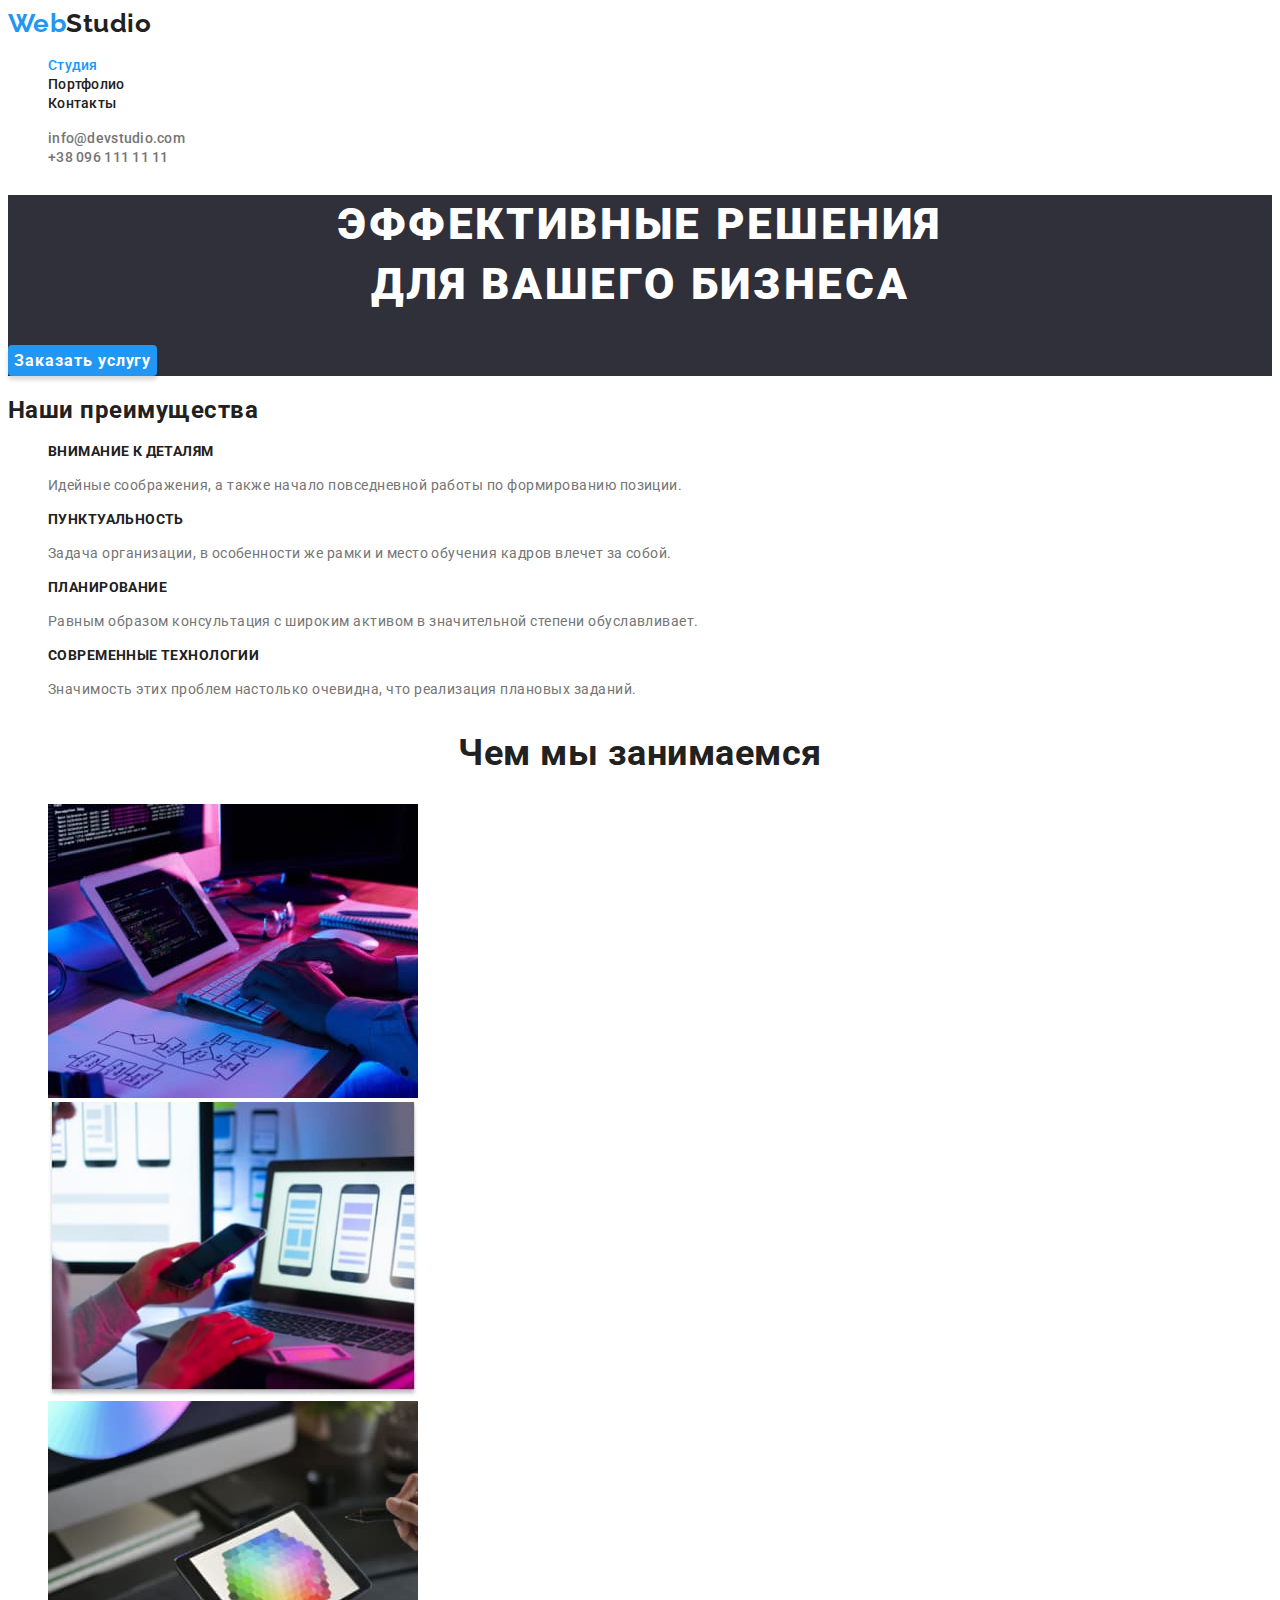
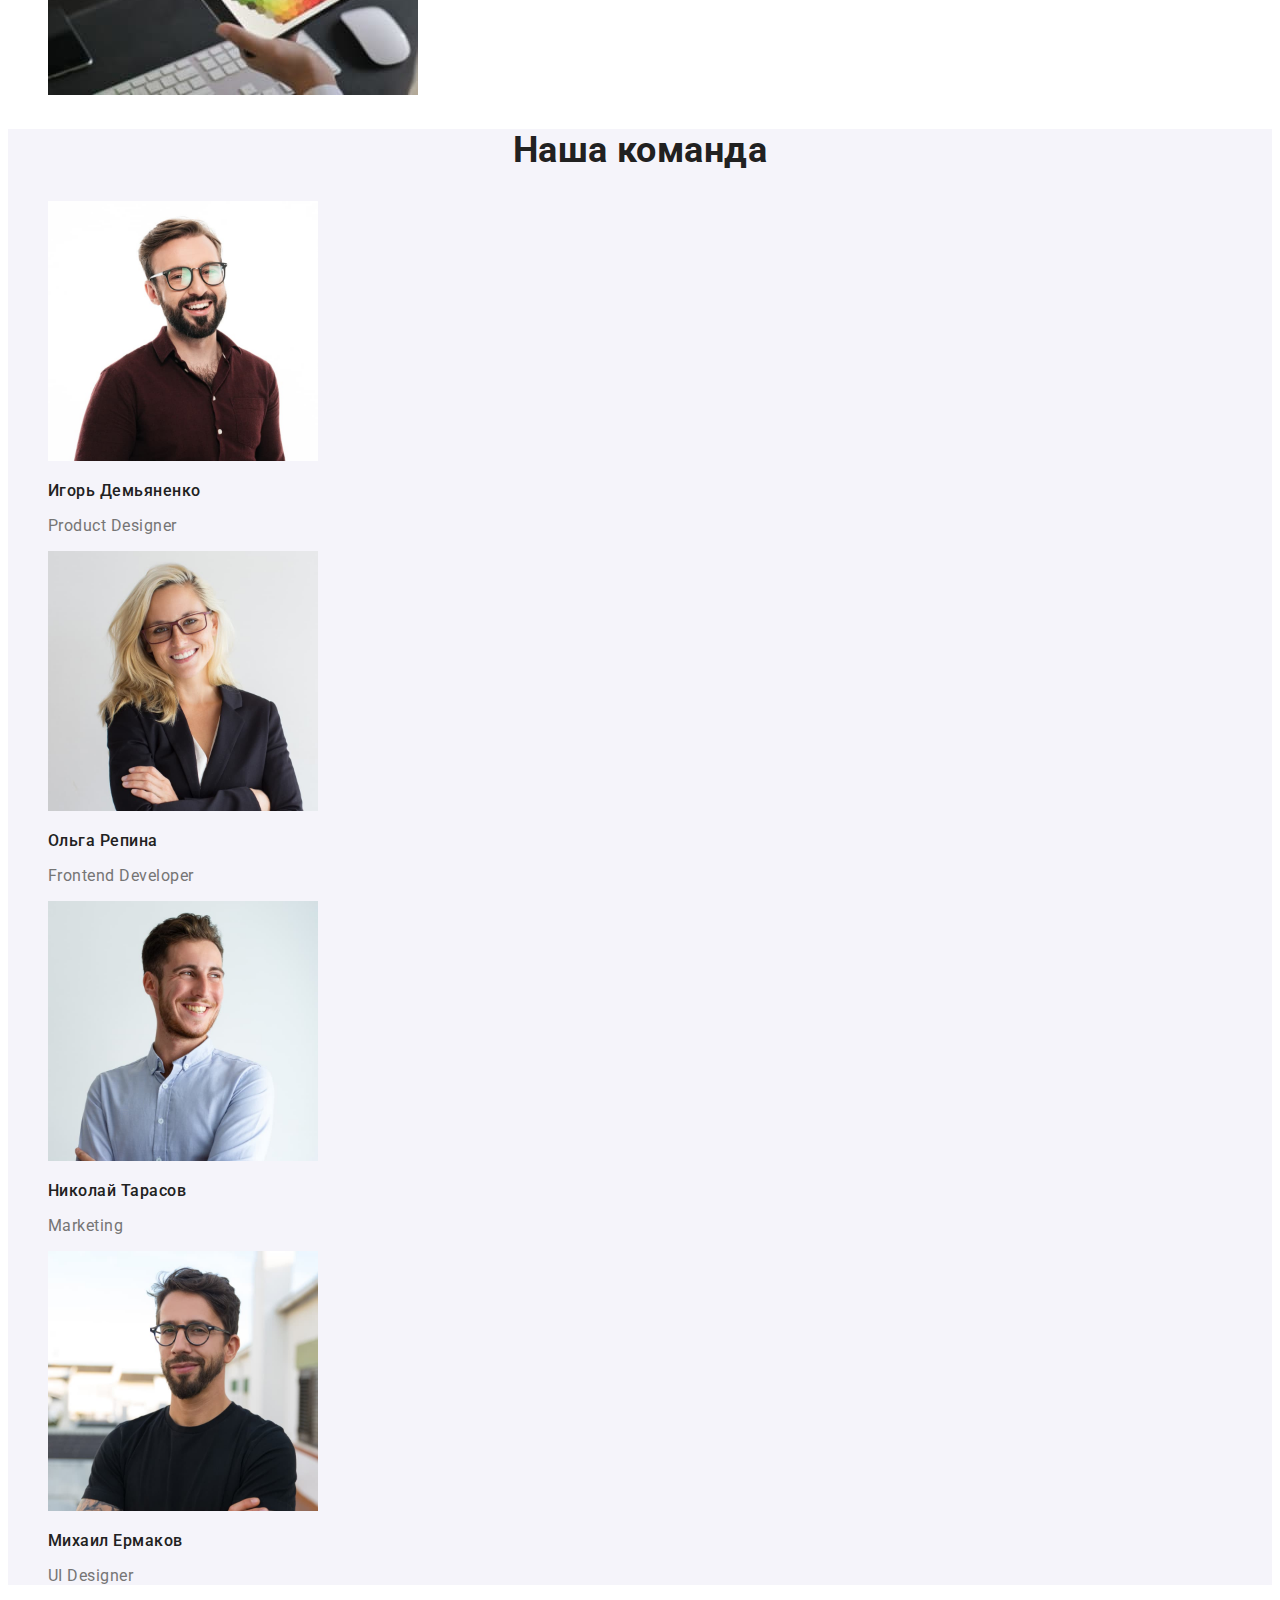
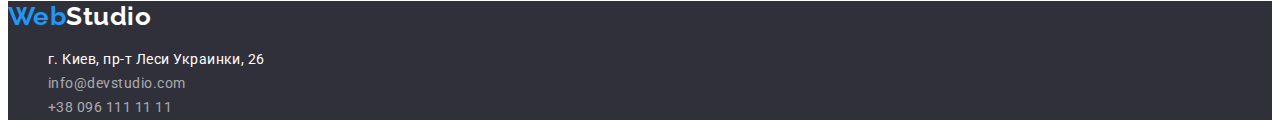
==== index.html @ ade3c934 "copy repo" ====
<!DOCTYPE html>
<html lang="ru">
  <head>
    <meta charset="UTF-8" />
    <meta http-equiv="X-UA-Compatible" content="IE=edge" />
    <meta name="viewport" content="width=device-width, initial-scale=1.0" />
    <title>WebStudio</title>
    <link rel="preconnect" href="https://fonts.googleapis.com" />
    <link rel="preconnect" href="https://fonts.gstatic.com" crossorigin />
    <link
      href="https://fonts.googleapis.com/css2?family=Raleway:wght@700&family=Roboto:wght@400;500;700;900&display=swap"
      rel="stylesheet"
    />
    <link rel="stylesheet" href="./css/styles.css" />
  </head>
  <body>
    <header>
      <nav>
        <a href="" lang="en" class="logo link">Web<span class="logo-accent">Studio</span> </a>

        <ul>
          <li class="list">
            <a href="./index.html" class="link site-nav-text current">Студия</a>
          </li>
          <li class="list"><a href="./portfolio.html" class="link site-nav-text">Портфолио</a></li>
          <li class="list"><a href="" class="link site-nav-text">Контакты</a></li>
        </ul>
      </nav>
      <ul>
        <li class="list">
          <a href="mailto:info@devstudio.com" class="link site-contact">info@devstudio.com</a>
        </li>
        <li class="list">
          <a href="tel:+380961111111" class="link site-contact">+38 096 111 11 11</a>
        </li>
      </ul>
    </header>
    <main>
      <section class="hero-bg-temporary">
        <h1 class="hero-title">Эффективные решения <br />для вашего бизнеса</h1>
        <button type="button" class="hero-button">Заказать услугу</button>
      </section>

      <section class="advantages">
        <!--Скрытый заголовок-->
        <h2>Наши преимущества</h2>

        <ul>
          <li class="list">
            <h3 class="advantages-title">Внимание к деталям</h3>
            <p class="advantages-text">
              Идейные соображения, а также начало повседневной работы по формированию позиции.
            </p>
          </li>
          <li class="list">
            <h3 class="advantages-title">Пунктуальность</h3>
            <p class="advantages-text">
              Задача организации, в особенности же рамки и место обучения кадров влечет за собой.
            </p>
          </li>
          <li class="list">
            <h3 class="advantages-title">Планирование</h3>
            <p class="advantages-text">
              Равным образом консультация с широким активом в значительной степени обуславливает.
            </p>
          </li>
          <li class="list">
            <h3 class="advantages-title">Современные технологии</h3>
            <p class="advantages-text">Значимость этих проблем настолько очевидна, что реализация плановых заданий.</p>
          </li>
        </ul>
      </section>
      <section>
        <h2 class="title">Чем мы занимаемся</h2>

        <ul>
          <li class="list">
            <img src="./images/about-1.jpg" alt="человек печатает на клавиатуре код" width="370" />
          </li>
          <li class="list">
            <img src="./images/about-2.jpg" alt="на ноутбуке разметка сайтов" width="370" />
          </li>
          <li class="list">
            <img src="./images/about-3.jpg" alt="человек держит цветовую палитра" width="370" />
          </li>
        </ul>
      </section>
      <section class="team">
        <h2 class="title">Наша команда</h2>
        <ul>
          <li class="list">
            <img src="./images/team-1.jpg" alt="улыбающийся мужчина в очках" width="270" />
            <h3 class="team-title">Игорь Демьяненко</h3>
            <p class="team-role" lang="en">Product Designer</p>
          </li>
          <li class="list">
            <img src="./images/team-2.jpg" alt="красивая девушка улыбается" width="270" />
            <h3 class="team-title">Ольга Репина</h3>
            <p class="team-role" lang="en">Frontend Developer</p>
          </li>
          <li class="list">
            <img src="./images/team-3.jpg" alt="мужчина в голубой рубашке" width="270" />
            <h3 class="team-title">Николай Тарасов</h3>
            <p class="team-role" lang="en">Marketing</p>
          </li>
          <li class="list">
            <img src="./images/team-4.jpg" alt="мужчина c бородой" width="270" />
            <h3 class="team-title">Михаил Ермаков</h3>
            <p class="team-role" lang="en">UI Designer</p>
          </li>
        </ul>
      </section>
    </main>
    <footer class="footer">
      <a href="" lang="en" class="logo link">Web<span class="logo-accent-footer">Studio</span> </a>
      <address>
        <ul>
          <li class="footer-map list">г. Киев, пр-т Леси Украинки, 26</li>
          <li class="list">
            <a href="mailto:info@devstudio.com" class="footer-contact link">info@devstudio.com</a>
          </li>
          <li class="list">
            <a href="tel:+380961111111" class="footer-contact link">+38 096 111 11 11</a>
          </li>
        </ul>
      </address>
    </footer>
  </body>
</html>
---- css/styles.css ----
:root {
  --title-text-color: #212121;
  --primary-text-color: #757575;
  --primary-white-color: #ffffff;
  --accent-color: #2196f3;
  --accent-color-hover: #188ce8;
  --team-bg-color: #f5f4fa;
  --footer-bg-color: #2f303a;
  --temporary-bg-color: #2f303a;
}

body {
  font-family: Roboto, sans-serif;
  letter-spacing: 0.03em;

  color: var(--title-text-color);
  background-color: var(--primary-white-color);
}

/* All site */

.title {
  font-weight: 700;
  font-size: 36px;
  line-height: 1.17;
  text-align: center;
}

.link {
  text-decoration: none;
}

.list {
  list-style: none;
}

/* site-nav */

.logo {
  font-family: Raleway;
  font-size: 26px;
  font-weight: 700;
  line-height: 1.19;
  color: var(--accent-color);
}

.logo-accent {
  color: var(--title-text-color);
}

.logo-accent:hover {
  color: var(--accent-color);
}

.site-nav-text {
  font-size: 14px;
  font-weight: 500;
  line-height: 1.14;
  letter-spacing: 0.02em;
  color: var(--title-text-color);
}
.site-nav-text:hover,
.site-nav-text:focus {
  color: var(--accent-color);
}

.site-contact {
  font-size: 14px;
  font-weight: 500;
  line-height: 1.14;
  letter-spacing: 0.02em;
  color: var(--primary-text-color);
}

.site-contact:hover,
.site-contact:focus,
.current {
  color: var(--accent-color);
}

/* hero */

.hero-title {
  color: var(--primary-white-color);
  font-weight: 900;
  font-size: 44px;
  line-height: 1.36;
  text-align: center;
  letter-spacing: 0.06em;
  text-transform: uppercase;
}

.hero-button {
  font-family: Roboto, sans-serif;
  font-weight: 700;
  font-size: 16px;
  line-height: 1.87;
  letter-spacing: 0.06em;

  color: var(--primary-white-color);
  background-color: var(--accent-color);

  border: none;
  border-radius: 4px;
  box-shadow: 0px 4px 4px rgba(0, 0, 0, 0.15);
}

.hero-button:hover,
.hero-button:focus {
  background-color: var(--accent-color-hover);
}

.hero-bg-temporary {
  background-color: var(--temporary-bg-color);
}

/* advantages */

.advantages-title {
  font-weight: 700;
  font-size: 14px;
  line-height: 1.14;
  letter-spacing: 0.03em;
  text-transform: uppercase;
}
.advantages-text {
  font-size: 14px;
  line-height: 1.71;
  color: var(--primary-text-color);
}

/* team */

.team {
  background-color: var(--team-bg-color);
}
.team-title {
  font-weight: 500;
  font-size: 16px;
  line-height: 1.19;
}

.team-role {
  font-size: 16px;
  line-height: 1.19;
  color: var(--primary-text-color);
}

/* footer */

.logo-accent-footer {
  color: var(--primary-white-color);
}

.logo-accent-footer:hover {
  color: var(--accent-color);
}

.footer {
  background-color: var(--footer-bg-color);
}

.footer-map {
  font-size: 14px;
  line-height: 1.71;
  font-style: normal;
  color: var(--primary-white-color);
}

.footer-contact {
  font-size: 14px;
  line-height: 1.71;
  font-style: normal;
  color: rgba(255, 255, 255, 0.6);
}

.footer-map:hover,
.footer-map:focus,
.footer-contact:hover,
.footer-contact:focus {
  color: var(--accent-color);
}

/* PORTPHOLIO */
/* Types of work */

.button-works {
  font-family: Roboto, sans-serif;
  font-weight: 500;
  font-size: 16px;
  line-height: 1.62;

  border: none;
  border-radius: 4px;
}

.button-current {
  color: var(--primary-white-color);
  background-color: var(--accent-color);
  box-shadow: 0px 3px 1px rgba(0, 0, 0, 0.1), 0px 1px 2px rgba(0, 0, 0, 0.08), 0px 2px 2px rgba(0, 0, 0, 0.12);
}

.button-works:hover,
.button-works:focus {
  color: var(--primary-white-color);
  background-color: var(--accent-color);

  cursor: pointer;
}

/* Our works */

.works-title {
  font-weight: 700;
  font-size: 18px;
  line-height: 2;
  letter-spacing: 0.06em;
}

.works-text {
  font-size: 16px;
  line-height: 1.87;
  color: var(--primary-text-color);
}
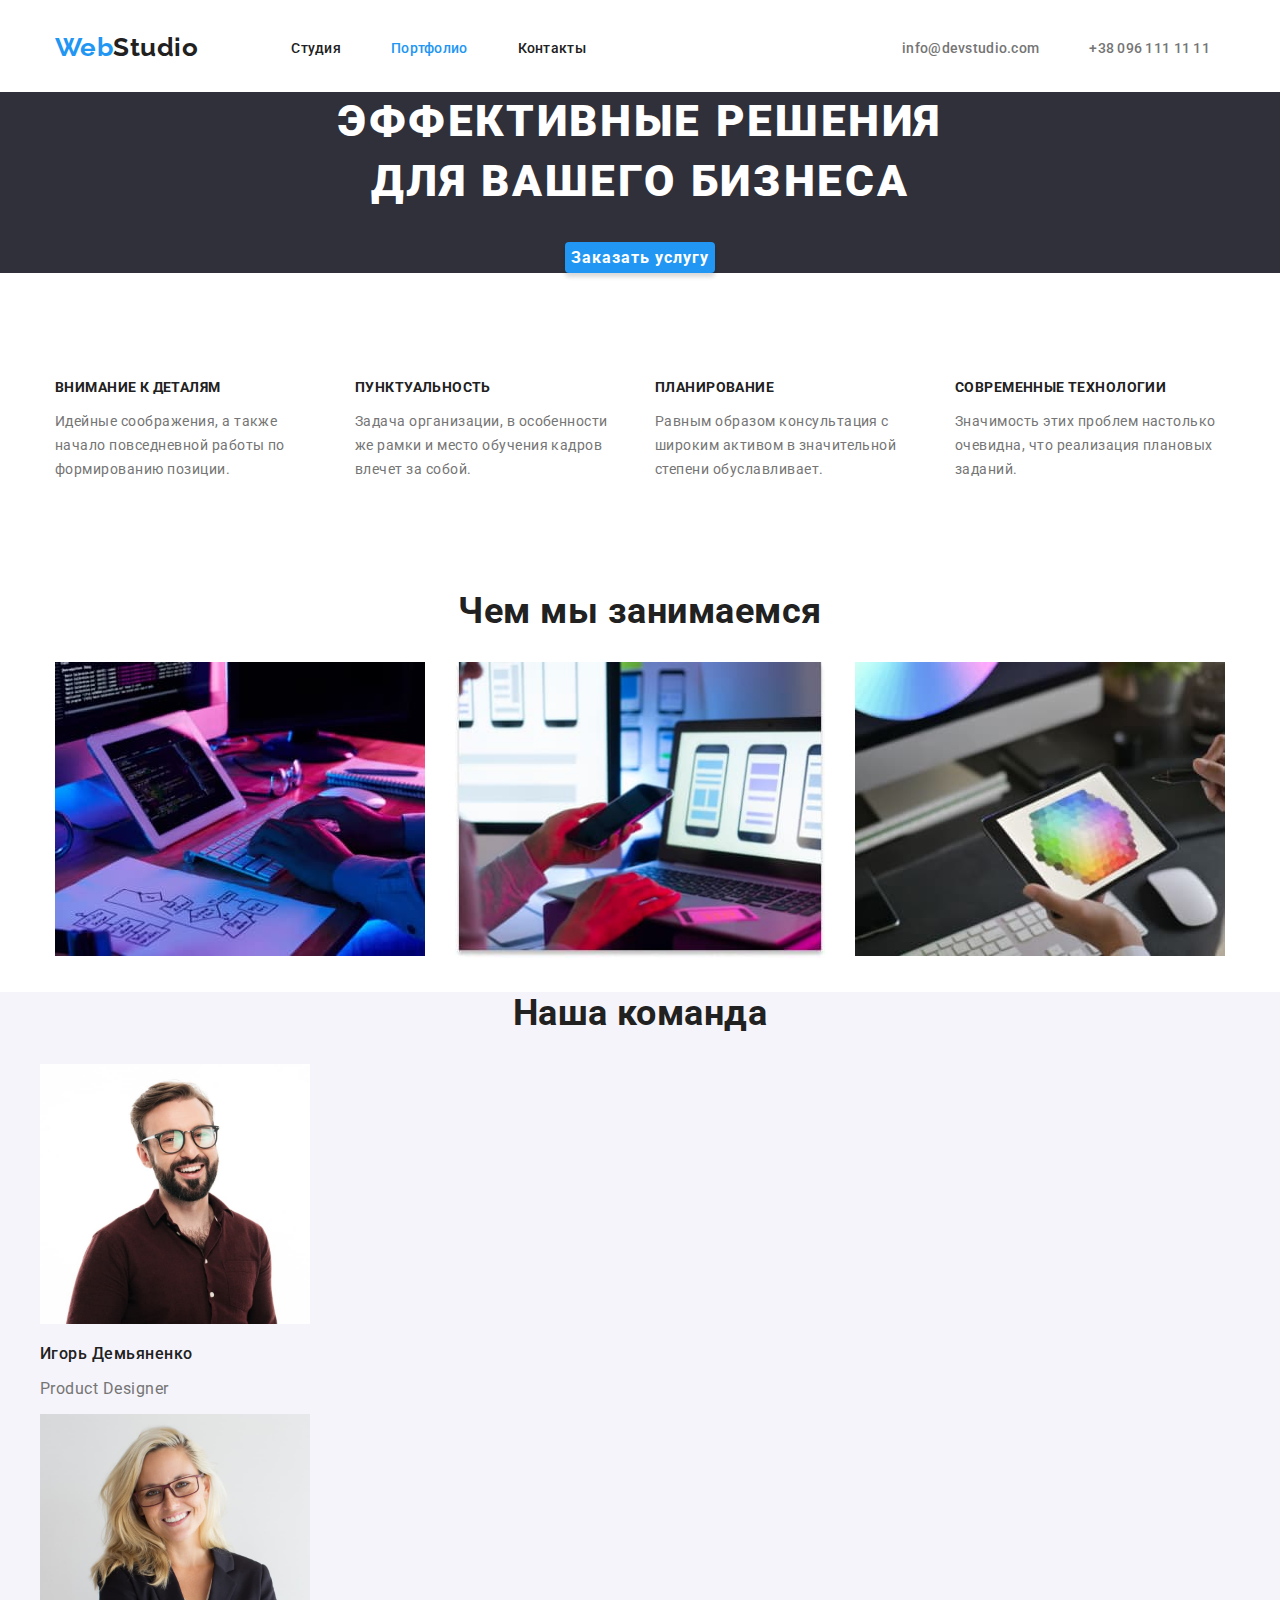
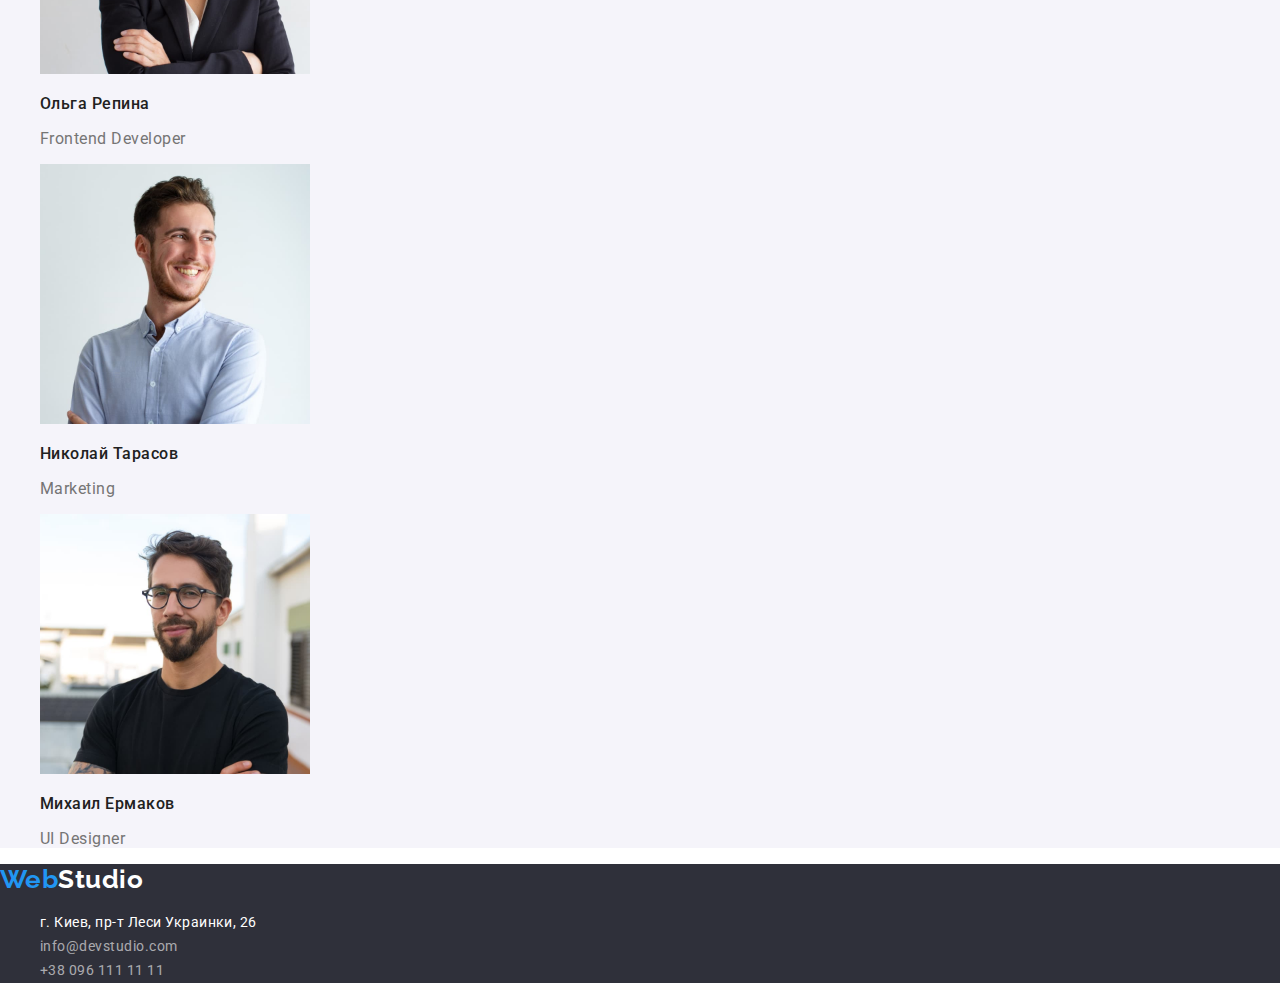
==== commit f4c7147e: "fix2" ====
--- a/index.html
+++ b/index.html
@@ -11,26 +11,37 @@
       href="https://fonts.googleapis.com/css2?family=Raleway:wght@700&family=Roboto:wght@400;500;700;900&display=swap"
       rel="stylesheet"
     />
+    <link
+      rel="stylesheet"
+      href="https://cdnjs.cloudflare.com/ajax/libs/modern-normalize/1.1.0/modern-normalize.min.css"
+      integrity="sha512-wpPYUAdjBVSE4KJnH1VR1HeZfpl1ub8YT/NKx4PuQ5NmX2tKuGu6U/JRp5y+Y8XG2tV+wKQpNHVUX03MfMFn9Q=="
+      crossorigin="anonymous"
+      referrerpolicy="no-referrer"
+    />
     <link rel="stylesheet" href="./css/styles.css" />
   </head>
   <body>
-    <header>
-      <nav>
+    <header class="flex-nav header-container">
+      <nav class="flex-nav">
         <a href="" lang="en" class="logo link">Web<span class="logo-accent">Studio</span> </a>
 
-        <ul>
-          <li class="list">
-            <a href="./index.html" class="link site-nav-text current">Студия</a>
+        <ul class="ul-normalize flex-nav-menu">
+          <li class="list nav-menu-item">
+            <a href="./index.html" class="link site-nav-text">Студия</a>
           </li>
-          <li class="list"><a href="./portfolio.html" class="link site-nav-text">Портфолио</a></li>
-          <li class="list"><a href="" class="link site-nav-text">Контакты</a></li>
+          <li class="list nav-menu-item">
+            <a href="./portfolio.html" class="link site-nav-text current">Портфолио</a>
+          </li>
+          <li class="list nav-menu-item">
+            <a href="" class="link site-nav-text">Контакты</a>
+          </li>
         </ul>
       </nav>
-      <ul>
-        <li class="list">
+      <ul class="ul-normalize container flex-nav-contact">
+        <li class="list nav-contact-item">
           <a href="mailto:info@devstudio.com" class="link site-contact">info@devstudio.com</a>
         </li>
-        <li class="list">
+        <li class="list nav-contact-item">
           <a href="tel:+380961111111" class="link site-contact">+38 096 111 11 11</a>
         </li>
       </ul>
@@ -42,29 +53,28 @@
       </section>
 
       <section class="advantages">
-        <!--Скрытый заголовок-->
-        <h2>Наши преимущества</h2>
+        <h2 class="visually-hidden">Наши преимущества</h2>
 
-        <ul>
-          <li class="list">
+        <ul class="advantages-items ul-normalize container">
+          <li class="list advantages-item">
             <h3 class="advantages-title">Внимание к деталям</h3>
             <p class="advantages-text">
               Идейные соображения, а также начало повседневной работы по формированию позиции.
             </p>
           </li>
-          <li class="list">
+          <li class="list advantages-item">
             <h3 class="advantages-title">Пунктуальность</h3>
             <p class="advantages-text">
               Задача организации, в особенности же рамки и место обучения кадров влечет за собой.
             </p>
           </li>
-          <li class="list">
+          <li class="list advantages-item">
             <h3 class="advantages-title">Планирование</h3>
             <p class="advantages-text">
               Равным образом консультация с широким активом в значительной степени обуславливает.
             </p>
           </li>
-          <li class="list">
+          <li class="list advantages-item">
             <h3 class="advantages-title">Современные технологии</h3>
             <p class="advantages-text">Значимость этих проблем настолько очевидна, что реализация плановых заданий.</p>
           </li>
@@ -73,14 +83,14 @@
       <section>
         <h2 class="title">Чем мы занимаемся</h2>
 
-        <ul>
-          <li class="list">
+        <ul class="wedo-ul container">
+          <li class="list wedo-item">
             <img src="./images/about-1.jpg" alt="человек печатает на клавиатуре код" width="370" />
           </li>
-          <li class="list">
+          <li class="list wedo-item">
             <img src="./images/about-2.jpg" alt="на ноутбуке разметка сайтов" width="370" />
           </li>
-          <li class="list">
+          <li class="list wedo-item">
             <img src="./images/about-3.jpg" alt="человек держит цветовую палитра" width="370" />
           </li>
         </ul>
--- a/css/styles.css
+++ b/css/styles.css
@@ -10,6 +10,7 @@
 }
 
 body {
+  margin: 0;
   font-family: Roboto, sans-serif;
   letter-spacing: 0.03em;
 
@@ -18,6 +19,25 @@
 }
 
 /* All site */
+
+*,
+::after,
+::before {
+  box-sizing: border-box;
+}
+
+.visually-hidden {
+  position: absolute;
+  width: 1px;
+  height: 1px;
+  margin: -1px;
+  border: 0;
+  padding: 0;
+  white-space: nowrap;
+  clip-path: inset(100%);
+  clip: rect(0 0 0 0);
+  overflow: hidden;
+}
 
 .title {
   font-weight: 700;
@@ -34,7 +54,50 @@
   list-style: none;
 }
 
+.ul-normalize {
+  margin: 0;
+  padding: 0;
+}
+
+.container {
+  width: 1200px;
+  padding-left: 15px;
+  padding-right: 15px;
+  margin-right: auto;
+  margin-left: auto;
+}
+
 /* site-nav */
+
+.header-container {
+  width: 1200px;
+  padding-left: 15px;
+  padding-right: 15px;
+  margin-right: auto;
+  margin-left: auto;
+  margin-top: 32px;
+}
+
+.flex-nav {
+  display: flex;
+  align-items: center;
+}
+
+.flex-nav-menu {
+  display: flex;
+  align-items: center;
+  margin-left: 93px;
+}
+
+.flex-nav-contact {
+  display: flex;
+  align-items: center;
+  justify-content: end;
+}
+
+.nav-menu-item:not(:first-child) {
+  margin-left: 50px;
+}
 
 .logo {
   font-family: Raleway;
@@ -76,6 +139,10 @@
 .site-contact:focus,
 .current {
   color: var(--accent-color);
+}
+
+.nav-contact-item:not(:first-child) {
+  margin-left: 50px;
 }
 
 /* hero */
@@ -91,6 +158,10 @@
 }
 
 .hero-button {
+  display: block;
+  margin: auto;
+  margin-bottom: 93px;
+
   font-family: Roboto, sans-serif;
   font-weight: 700;
   font-size: 16px;
@@ -116,6 +187,20 @@
 
 /* advantages */
 
+.advantages-items {
+  display: flex;
+  justify-content: center;
+  margin-bottom: 94px;
+}
+
+.advantages-item {
+  width: 270px;
+}
+
+.advantages-item:not(:first-child) {
+  margin-left: 30px;
+}
+
 .advantages-title {
   font-weight: 700;
   font-size: 14px;
@@ -127,6 +212,16 @@
   font-size: 14px;
   line-height: 1.71;
   color: var(--primary-text-color);
+}
+
+/* wedo */
+
+.wedo-ul {
+  display: flex;
+}
+
+.wedo-item:not(:first-child) {
+  margin-left: 30px;
 }
 
 /* team */
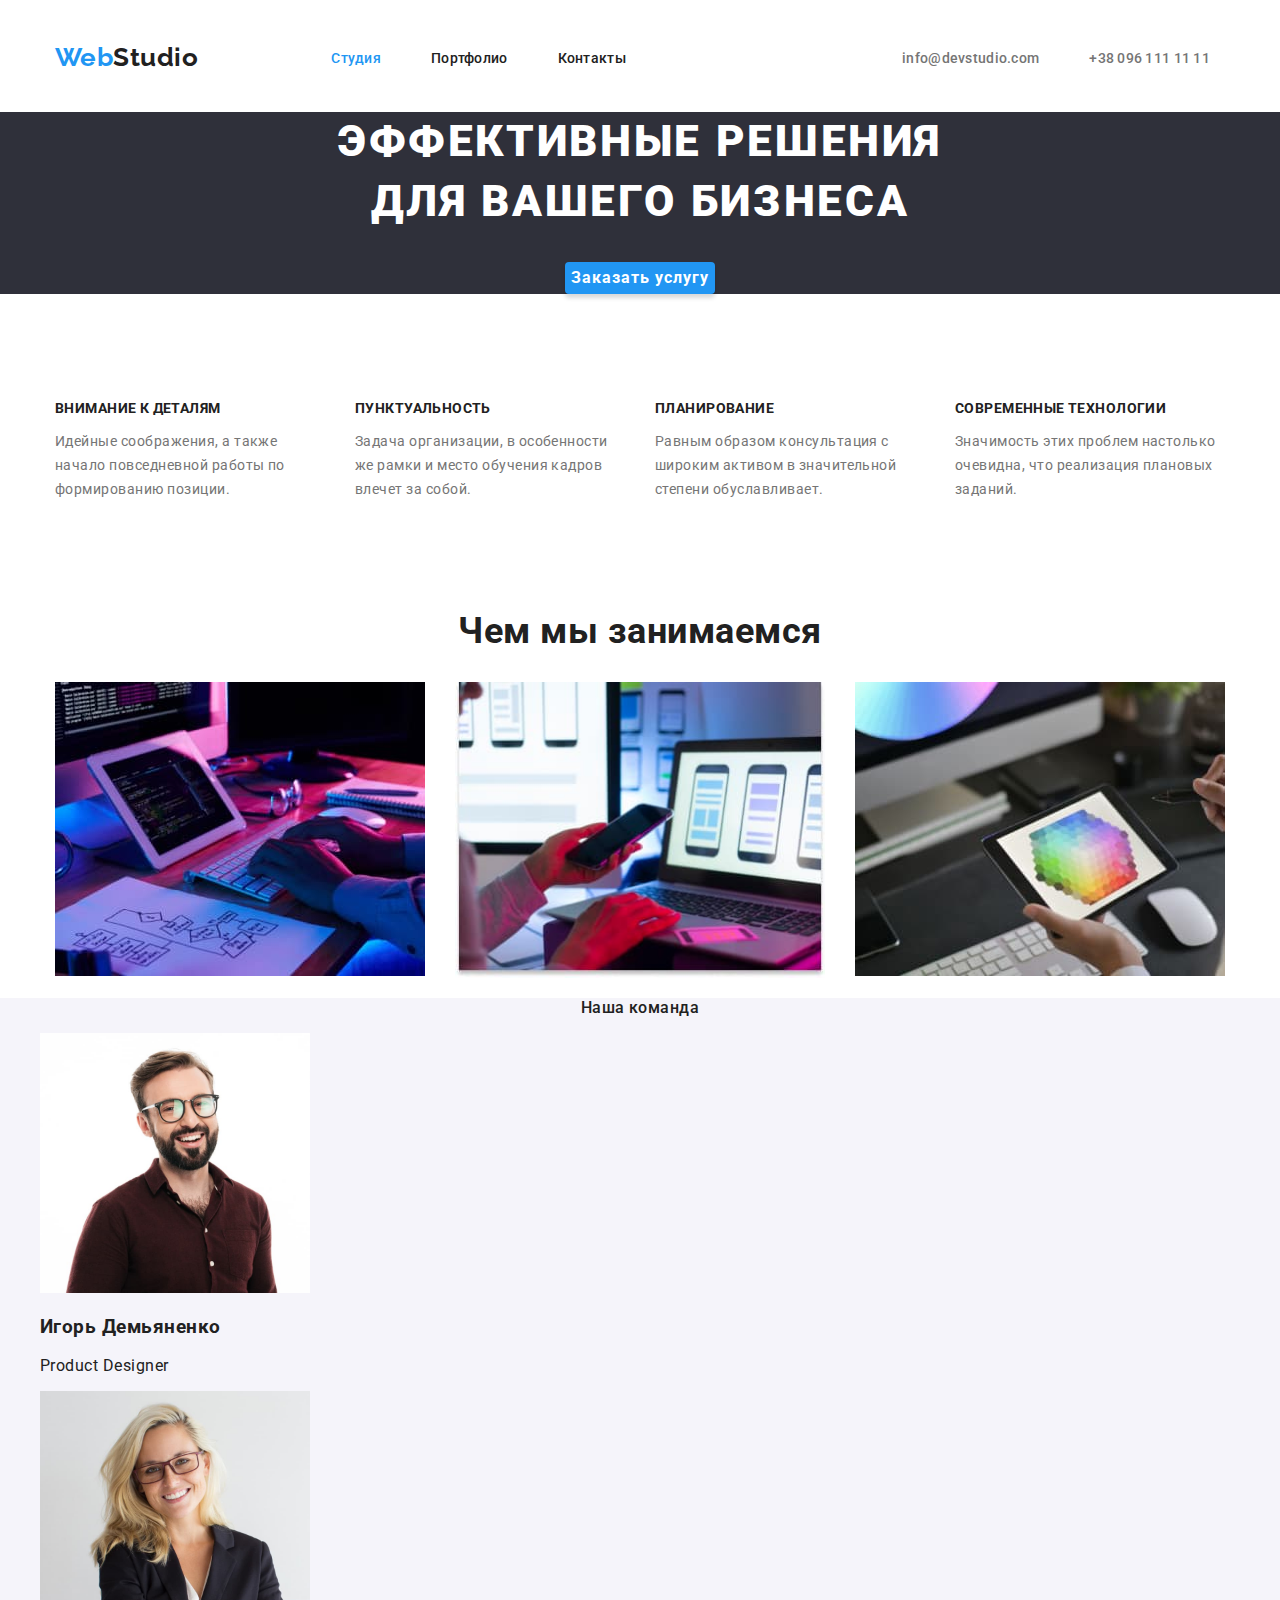
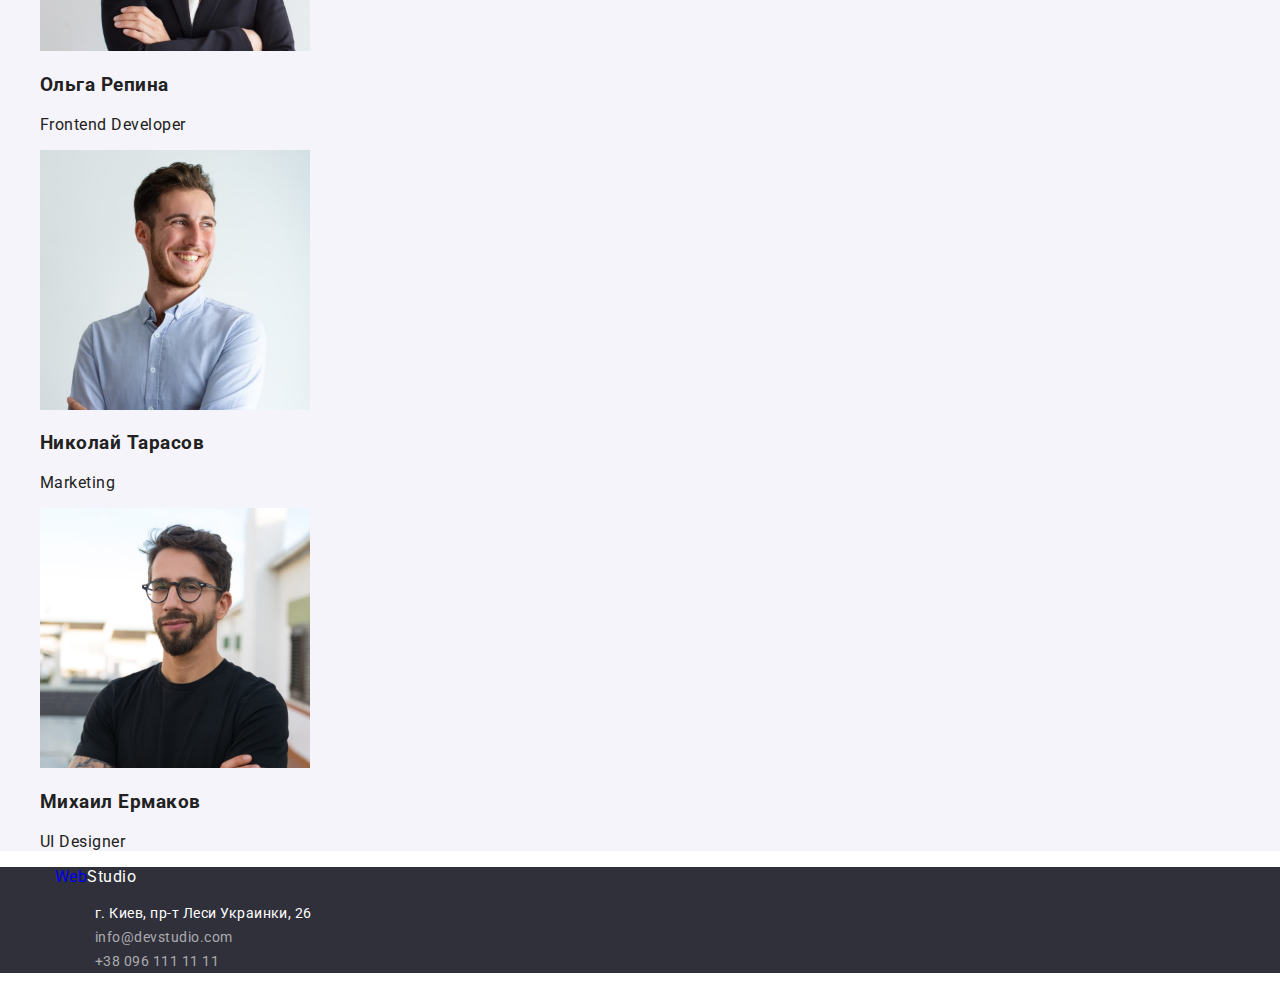
==== commit b23eb751: "fix4" ====
--- a/index.html
+++ b/index.html
@@ -25,19 +25,19 @@
       <nav class="flex-nav">
         <a href="" lang="en" class="logo link">Web<span class="logo-accent">Studio</span> </a>
 
-        <ul class="ul-normalize flex-nav-menu">
+        <ul class="ul-reset flex-nav-menu">
           <li class="list nav-menu-item">
-            <a href="./index.html" class="link site-nav-text">Студия</a>
+            <a href="./index.html" class="link site-nav-text current">Студия</a>
           </li>
           <li class="list nav-menu-item">
-            <a href="./portfolio.html" class="link site-nav-text current">Портфолио</a>
+            <a href="./portfolio.html" class="link site-nav-text">Портфолио</a>
           </li>
           <li class="list nav-menu-item">
             <a href="" class="link site-nav-text">Контакты</a>
           </li>
         </ul>
       </nav>
-      <ul class="ul-normalize container flex-nav-contact">
+      <ul class="ul-reset container flex-nav-contact">
         <li class="list nav-contact-item">
           <a href="mailto:info@devstudio.com" class="link site-contact">info@devstudio.com</a>
         </li>
@@ -53,9 +53,10 @@
       </section>
 
       <section class="advantages">
+        <!--Скрытый заголовок-->
         <h2 class="visually-hidden">Наши преимущества</h2>
 
-        <ul class="advantages-items ul-normalize container">
+        <ul class="advantages-items ul-reset container">
           <li class="list advantages-item">
             <h3 class="advantages-title">Внимание к деталям</h3>
             <p class="advantages-text">
@@ -81,7 +82,7 @@
         </ul>
       </section>
       <section>
-        <h2 class="title">Чем мы занимаемся</h2>
+        <h2 class="title wedo-title">Чем мы занимаемся</h2>
 
         <ul class="wedo-ul container">
           <li class="list wedo-item">
@@ -96,44 +97,48 @@
         </ul>
       </section>
       <section class="team">
-        <h2 class="title">Наша команда</h2>
-        <ul>
-          <li class="list">
-            <img src="./images/team-1.jpg" alt="улыбающийся мужчина в очках" width="270" />
-            <h3 class="team-title">Игорь Демьяненко</h3>
-            <p class="team-role" lang="en">Product Designer</p>
-          </li>
-          <li class="list">
-            <img src="./images/team-2.jpg" alt="красивая девушка улыбается" width="270" />
-            <h3 class="team-title">Ольга Репина</h3>
-            <p class="team-role" lang="en">Frontend Developer</p>
-          </li>
-          <li class="list">
-            <img src="./images/team-3.jpg" alt="мужчина в голубой рубашке" width="270" />
-            <h3 class="team-title">Николай Тарасов</h3>
-            <p class="team-role" lang="en">Marketing</p>
-          </li>
-          <li class="list">
-            <img src="./images/team-4.jpg" alt="мужчина c бородой" width="270" />
-            <h3 class="team-title">Михаил Ермаков</h3>
-            <p class="team-role" lang="en">UI Designer</p>
-          </li>
-        </ul>
+        <div class="team-container">
+          <h2 class="title team-title">Наша команда</h2>
+          <ul class="team-items">
+            <li class="list team-item">
+              <img class="team-img" src="./images/team-1.jpg" alt="улыбающийся мужчина в очках" width="270" />
+              <h3 class="team-item-title">Игорь Демьяненко</h3>
+              <p class="team-item-role" lang="en">Product Designer</p>
+            </li>
+            <li class="list team-item">
+              <img class="team-img" src="./images/team-2.jpg" alt="красивая девушка улыбается" width="270" />
+              <h3 class="team-item-title">Ольга Репина</h3>
+              <p class="team-item-role" lang="en">Frontend Developer</p>
+            </li>
+            <li class="list team-item">
+              <img class="team-img" src="./images/team-3.jpg" alt="мужчина в голубой рубашке" width="270" />
+              <h3 class="team-item-title">Николай Тарасов</h3>
+              <p class="team-item-role" lang="en">Marketing</p>
+            </li>
+            <li class="list team-item">
+              <img class="team-img" src="./images/team-4.jpg" alt="мужчина c бородой" width="270" />
+              <h3 class="team-item-title">Михаил Ермаков</h3>
+              <p class="team-item-role" lang="en">UI Designer</p>
+            </li>
+          </ul>
+        </div>
       </section>
     </main>
     <footer class="footer">
-      <a href="" lang="en" class="logo link">Web<span class="logo-accent-footer">Studio</span> </a>
-      <address>
-        <ul>
-          <li class="footer-map list">г. Киев, пр-т Леси Украинки, 26</li>
-          <li class="list">
-            <a href="mailto:info@devstudio.com" class="footer-contact link">info@devstudio.com</a>
-          </li>
-          <li class="list">
-            <a href="tel:+380961111111" class="footer-contact link">+38 096 111 11 11</a>
-          </li>
-        </ul>
-      </address>
+      <div class="container">
+        <a href="/index.html" lang="en" class="footer-logo link">Web<span class="logo-accent-footer">Studio</span> </a>
+        <address>
+          <ul class="ul-reset">
+            <li class="footer-map list footer-adress">г. Киев, пр-т Леси Украинки, 26</li>
+            <li class="list footer-adress">
+              <a href="mailto:info@devstudio.com" class="footer-contact link">info@devstudio.com</a>
+            </li>
+            <li class="list footer-adress">
+              <a href="tel:+380961111111" class="footer-contact link">+38 096 111 11 11</a>
+            </li>
+          </ul>
+        </address>
+      </div>
     </footer>
   </body>
 </html>
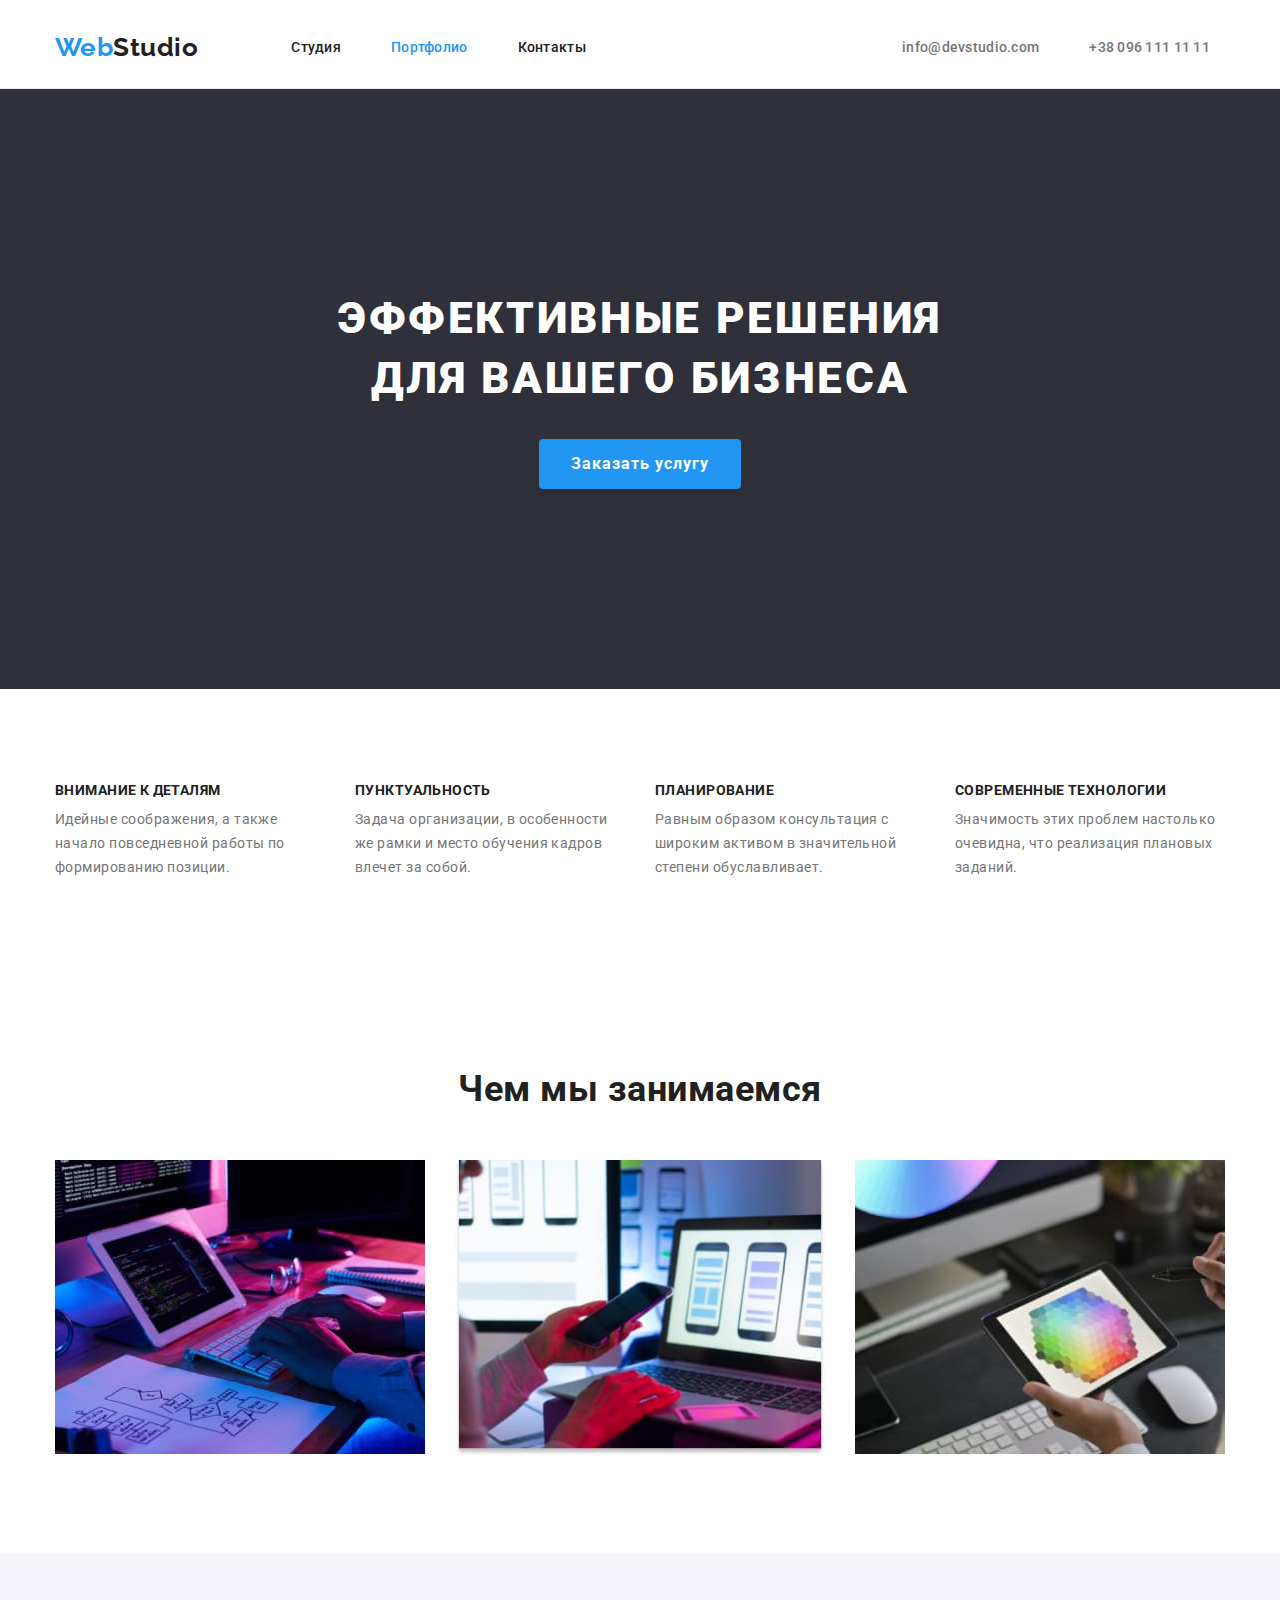
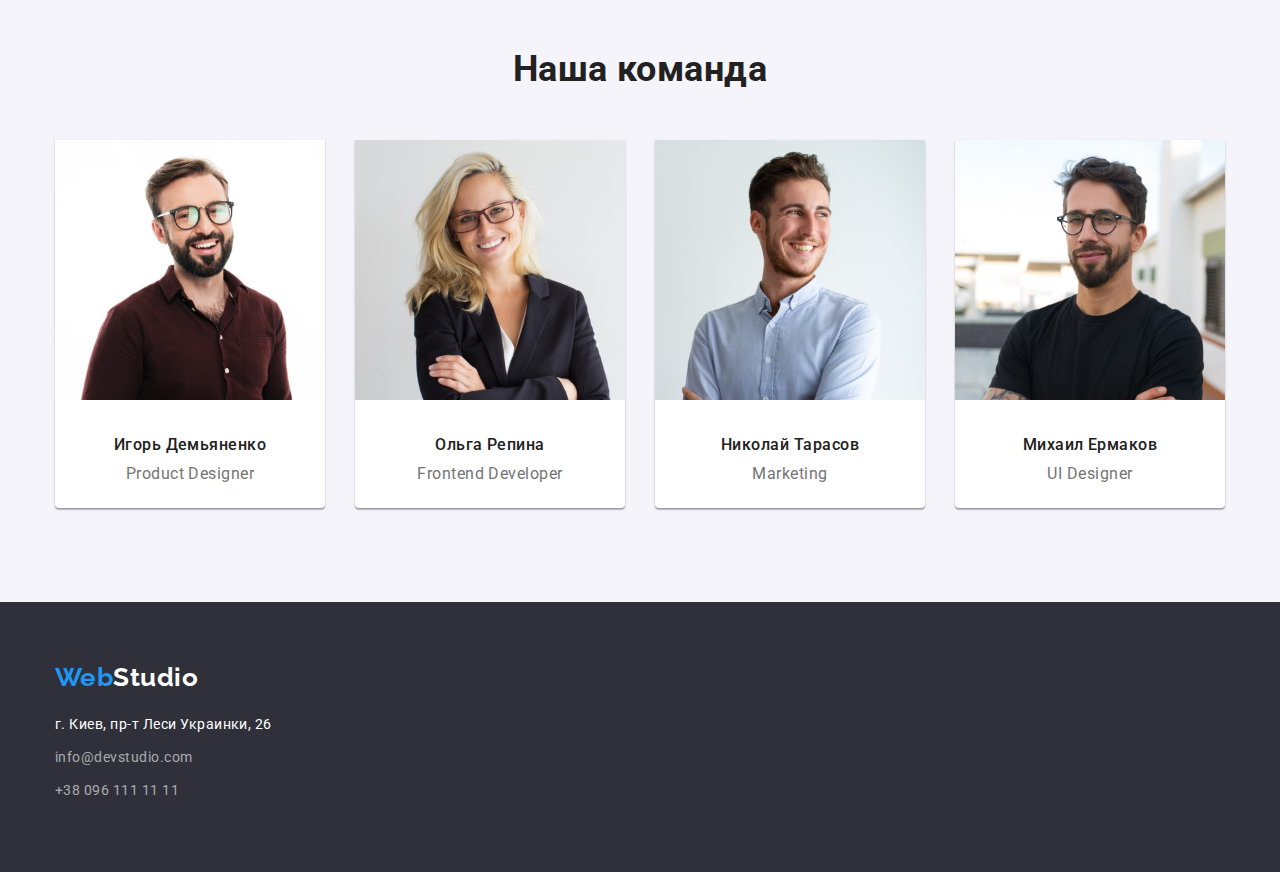
==== commit 26749fe0: "dz3_ready" ====
--- a/index.html
+++ b/index.html
@@ -11,40 +11,36 @@
       href="https://fonts.googleapis.com/css2?family=Raleway:wght@700&family=Roboto:wght@400;500;700;900&display=swap"
       rel="stylesheet"
     />
-    <link
-      rel="stylesheet"
-      href="https://cdnjs.cloudflare.com/ajax/libs/modern-normalize/1.1.0/modern-normalize.min.css"
-      integrity="sha512-wpPYUAdjBVSE4KJnH1VR1HeZfpl1ub8YT/NKx4PuQ5NmX2tKuGu6U/JRp5y+Y8XG2tV+wKQpNHVUX03MfMFn9Q=="
-      crossorigin="anonymous"
-      referrerpolicy="no-referrer"
-    />
+    <link rel="stylesheet" href="./css/modern-normalize.css" />
     <link rel="stylesheet" href="./css/styles.css" />
   </head>
   <body>
-    <header class="flex-nav header-container">
-      <nav class="flex-nav">
-        <a href="" lang="en" class="logo link">Web<span class="logo-accent">Studio</span> </a>
+    <header class="header-border">
+      <div class="flex-nav header-container">
+        <nav class="flex-nav">
+          <a href="" lang="en" class="logo link">Web<span class="logo-accent">Studio</span> </a>
 
-        <ul class="ul-reset flex-nav-menu">
-          <li class="list nav-menu-item">
-            <a href="./index.html" class="link site-nav-text current">Студия</a>
+          <ul class="flex-nav-menu">
+            <li class="list nav-menu-item">
+              <a href="./index.html" class="link site-nav-text">Студия</a>
+            </li>
+            <li class="list nav-menu-item">
+              <a href="./portfolio.html" class="link site-nav-text current">Портфолио</a>
+            </li>
+            <li class="list nav-menu-item">
+              <a href="" class="link site-nav-text">Контакты</a>
+            </li>
+          </ul>
+        </nav>
+        <ul class="container flex-nav-contact">
+          <li class="list nav-contact-item">
+            <a href="mailto:info@devstudio.com" class="link site-contact">info@devstudio.com</a>
           </li>
-          <li class="list nav-menu-item">
-            <a href="./portfolio.html" class="link site-nav-text">Портфолио</a>
-          </li>
-          <li class="list nav-menu-item">
-            <a href="" class="link site-nav-text">Контакты</a>
+          <li class="list nav-contact-item">
+            <a href="tel:+380961111111" class="link site-contact">+38 096 111 11 11</a>
           </li>
         </ul>
-      </nav>
-      <ul class="ul-reset container flex-nav-contact">
-        <li class="list nav-contact-item">
-          <a href="mailto:info@devstudio.com" class="link site-contact">info@devstudio.com</a>
-        </li>
-        <li class="list nav-contact-item">
-          <a href="tel:+380961111111" class="link site-contact">+38 096 111 11 11</a>
-        </li>
-      </ul>
+      </div>
     </header>
     <main>
       <section class="hero-bg-temporary">
@@ -52,11 +48,11 @@
         <button type="button" class="hero-button">Заказать услугу</button>
       </section>
 
-      <section class="advantages">
+      <section class="section">
         <!--Скрытый заголовок-->
         <h2 class="visually-hidden">Наши преимущества</h2>
 
-        <ul class="advantages-items ul-reset container">
+        <ul class="advantages-items container">
           <li class="list advantages-item">
             <h3 class="advantages-title">Внимание к деталям</h3>
             <p class="advantages-text">
@@ -81,7 +77,7 @@
           </li>
         </ul>
       </section>
-      <section>
+      <section class="section">
         <h2 class="title wedo-title">Чем мы занимаемся</h2>
 
         <ul class="wedo-ul container">
@@ -96,7 +92,7 @@
           </li>
         </ul>
       </section>
-      <section class="team">
+      <section class="team section">
         <div class="team-container">
           <h2 class="title team-title">Наша команда</h2>
           <ul class="team-items">
@@ -126,9 +122,9 @@
     </main>
     <footer class="footer">
       <div class="container">
-        <a href="/index.html" lang="en" class="footer-logo link">Web<span class="logo-accent-footer">Studio</span> </a>
+        <a href="./index.html" lang="en" class="footer-logo link">Web<span class="logo-accent-footer">Studio</span> </a>
         <address>
-          <ul class="ul-reset">
+          <ul>
             <li class="footer-map list footer-adress">г. Киев, пр-т Леси Украинки, 26</li>
             <li class="list footer-adress">
               <a href="mailto:info@devstudio.com" class="footer-contact link">info@devstudio.com</a>
--- a/css/styles.css
+++ b/css/styles.css
@@ -16,6 +16,18 @@
 
   color: var(--title-text-color);
   background-color: var(--primary-white-color);
+}
+
+h1,
+h2,
+h3,
+h4,
+h5,
+h6,
+p,
+ul {
+  margin: 0;
+  padding: 0;
 }
 
 /* All site */
@@ -54,11 +66,6 @@
   list-style: none;
 }
 
-.ul-normalize {
-  margin: 0;
-  padding: 0;
-}
-
 .container {
   width: 1200px;
   padding-left: 15px;
@@ -67,7 +74,16 @@
   margin-left: auto;
 }
 
+.section {
+  padding-top: 94px;
+  padding-bottom: 94px;
+}
+
 /* site-nav */
+
+.header-border {
+  border-bottom: 1px solid #ececec;
+}
 
 .header-container {
   width: 1200px;
@@ -76,11 +92,11 @@
   margin-right: auto;
   margin-left: auto;
   margin-top: 32px;
+  margin-bottom: 25px;
 }
 
 .flex-nav {
   display: flex;
-  align-items: center;
 }
 
 .flex-nav-menu {
@@ -148,6 +164,8 @@
 /* hero */
 
 .hero-title {
+  margin-bottom: 30px;
+
   color: var(--primary-white-color);
   font-weight: 900;
   font-size: 44px;
@@ -159,8 +177,12 @@
 
 .hero-button {
   display: block;
+  padding: 10px 32px;
   margin: auto;
-  margin-bottom: 93px;
+
+  border: none;
+  border-radius: 4px;
+  box-shadow: 0px 4px 4px rgba(0, 0, 0, 0.15);
 
   font-family: Roboto, sans-serif;
   font-weight: 700;
@@ -170,10 +192,6 @@
 
   color: var(--primary-white-color);
   background-color: var(--accent-color);
-
-  border: none;
-  border-radius: 4px;
-  box-shadow: 0px 4px 4px rgba(0, 0, 0, 0.15);
 }
 
 .hero-button:hover,
@@ -183,6 +201,8 @@
 
 .hero-bg-temporary {
   background-color: var(--temporary-bg-color);
+  padding-top: 200px;
+  padding-bottom: 200px;
 }
 
 /* advantages */
@@ -190,7 +210,6 @@
 .advantages-items {
   display: flex;
   justify-content: center;
-  margin-bottom: 94px;
 }
 
 .advantages-item {
@@ -202,6 +221,8 @@
 }
 
 .advantages-title {
+  margin-bottom: 10px;
+
   font-weight: 700;
   font-size: 14px;
   line-height: 1.14;
@@ -216,6 +237,10 @@
 
 /* wedo */
 
+.wedo-title {
+  margin-bottom: 50px;
+}
+
 .wedo-ul {
   display: flex;
 }
@@ -229,20 +254,73 @@
 .team {
   background-color: var(--team-bg-color);
 }
+
+.team-container {
+  width: 1200px;
+  padding-left: 15px;
+  padding-right: 15px;
+  margin-right: auto;
+  margin-left: auto;
+}
+
 .team-title {
+  margin-top: 0;
+  margin-bottom: 50px;
+}
+
+.team-items {
+  display: flex;
+  justify-content: center;
+  padding: 0;
+  margin: 0;
+}
+
+.team-item {
+  height: 368px;
+
+  background-color: var(--primary-white-color);
+  box-shadow: 0px 1px 3px rgba(0, 0, 0, 0.12), 0px 1px 1px rgba(0, 0, 0, 0.14), 0px 2px 1px rgba(0, 0, 0, 0.2);
+  border-radius: 0px 0px 4px 4px;
+}
+
+.team-item:not(:first-child) {
+  margin-left: 30px;
+}
+
+.team-img {
+  margin-bottom: 30px;
+}
+
+.team-item-title {
   font-weight: 500;
   font-size: 16px;
   line-height: 1.19;
-}
-
-.team-role {
+  text-align: center;
+  margin-top: 0;
+  margin-bottom: 10px;
+}
+
+.team-item-role {
   font-size: 16px;
   line-height: 1.19;
   color: var(--primary-text-color);
+  text-align: center;
+  margin: 0;
 }
 
 /* footer */
 
+.footer-logo {
+  display: block;
+  margin-bottom: 20px;
+
+  font-family: Raleway;
+  font-size: 26px;
+  font-weight: 700;
+  line-height: 1.19;
+  color: var(--accent-color);
+}
+
 .logo-accent-footer {
   color: var(--primary-white-color);
 }
@@ -252,7 +330,13 @@
 }
 
 .footer {
+  padding-top: 60px;
+  padding-bottom: 60px;
   background-color: var(--footer-bg-color);
+}
+
+.footer-adress {
+  margin-bottom: 9px;
 }
 
 .footer-map {
@@ -279,7 +363,16 @@
 /* PORTPHOLIO */
 /* Types of work */
 
-.button-works {
+.works-buttons {
+  display: flex;
+  justify-content: center;
+  margin-bottom: 50px;
+}
+
+.work-button {
+  margin-left: 8px;
+  padding: 6px 22px;
+
   font-family: Roboto, sans-serif;
   font-weight: 500;
   font-size: 16px;
@@ -295,8 +388,8 @@
   box-shadow: 0px 3px 1px rgba(0, 0, 0, 0.1), 0px 1px 2px rgba(0, 0, 0, 0.08), 0px 2px 2px rgba(0, 0, 0, 0.12);
 }
 
-.button-works:hover,
-.button-works:focus {
+.work-button:hover,
+.work-button:focus {
   color: var(--primary-white-color);
   background-color: var(--accent-color);
 
@@ -304,16 +397,57 @@
 }
 
 /* Our works */
+
+.works-container {
+  width: 1200px;
+  padding-left: -15px;
+  padding-right: -15px;
+  margin-top: -15px;
+  margin-right: auto;
+  margin-left: auto;
+}
+
+.works-items {
+  display: flex;
+  flex-wrap: wrap;
+}
+
+.works-img {
+  display: block;
+}
+
+.works-item {
+  width: 370px;
+  margin: 15px;
+
+  background-color: var(--primary-white-color);
+}
+
+.works-item-bottom {
+  border-right: 1px solid #eeeeee;
+  border-bottom: 1px solid #eeeeee;
+  border-left: 1px solid #eeeeee;
+}
 
 .works-title {
   font-weight: 700;
   font-size: 18px;
   line-height: 2;
   letter-spacing: 0.06em;
+
+  margin: 0;
+  padding-top: 20px;
+  padding-left: 24px;
+  padding-bottom: 4px;
 }
 
 .works-text {
   font-size: 16px;
   line-height: 1.87;
   color: var(--primary-text-color);
-}
+
+  margin-top: 0;
+  margin-left: 24px;
+  margin-right: 24px;
+  margin-bottom: 20px;
+}
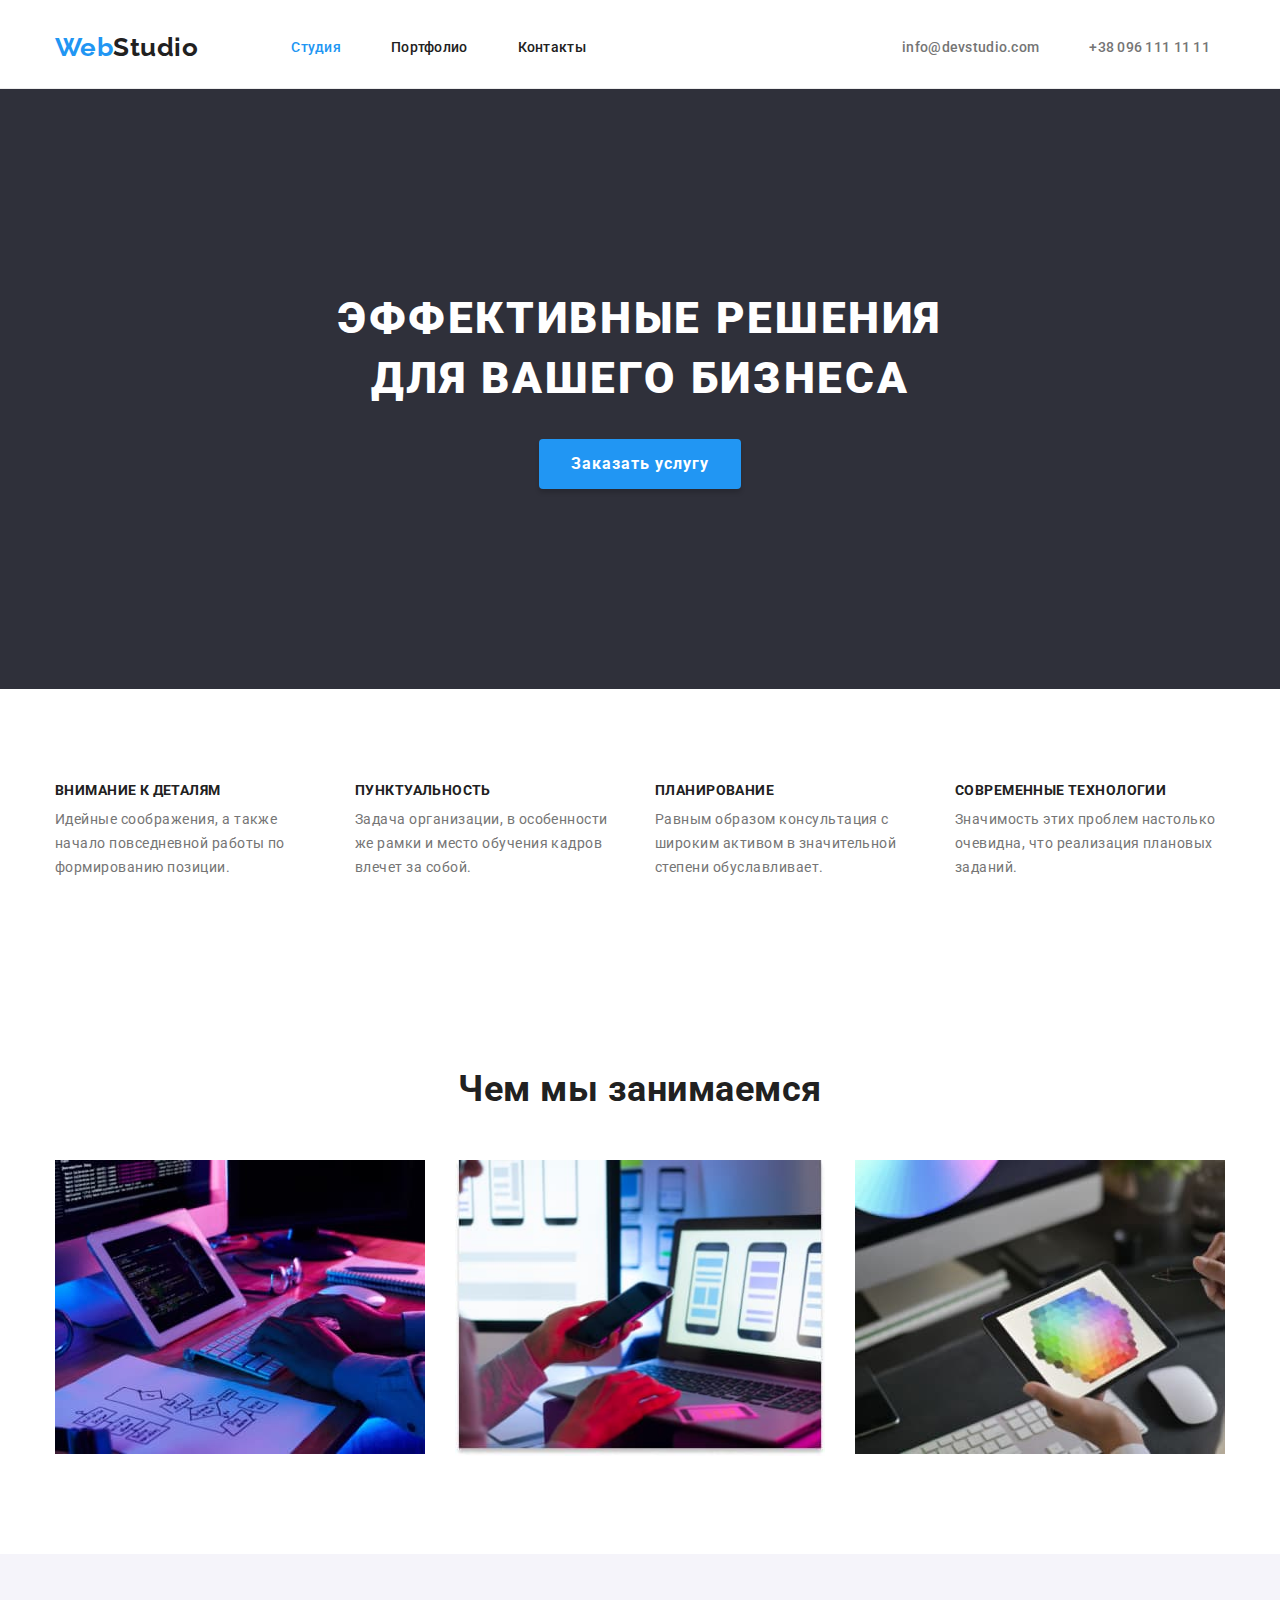
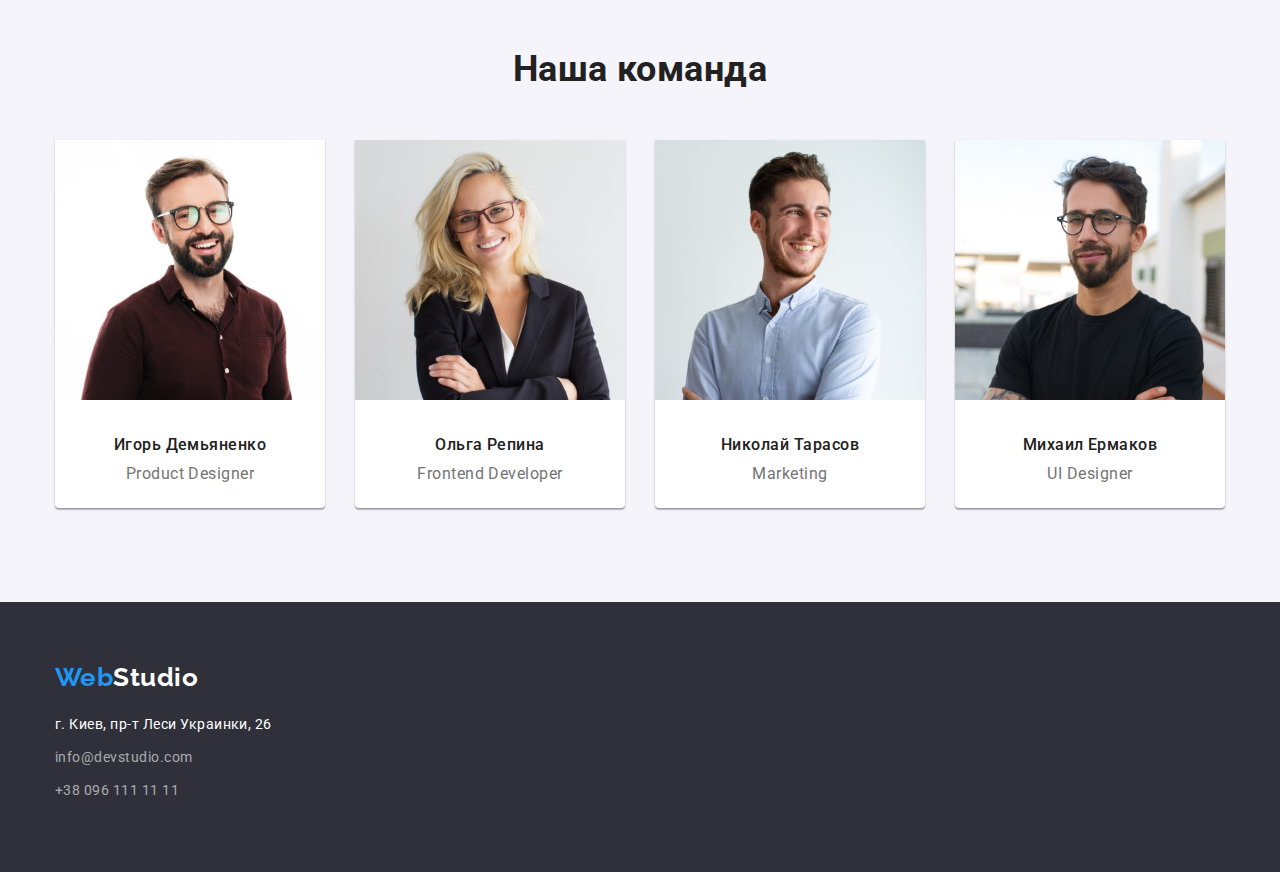
==== commit 487649fc: "dz3_2" ====
--- a/index.html
+++ b/index.html
@@ -22,10 +22,10 @@
 
           <ul class="flex-nav-menu">
             <li class="list nav-menu-item">
-              <a href="./index.html" class="link site-nav-text">Студия</a>
+              <a href="./index.html" class="link site-nav-text current">Студия</a>
             </li>
             <li class="list nav-menu-item">
-              <a href="./portfolio.html" class="link site-nav-text current">Портфолио</a>
+              <a href="./portfolio.html" class="link site-nav-text">Портфолио</a>
             </li>
             <li class="list nav-menu-item">
               <a href="" class="link site-nav-text">Контакты</a>
